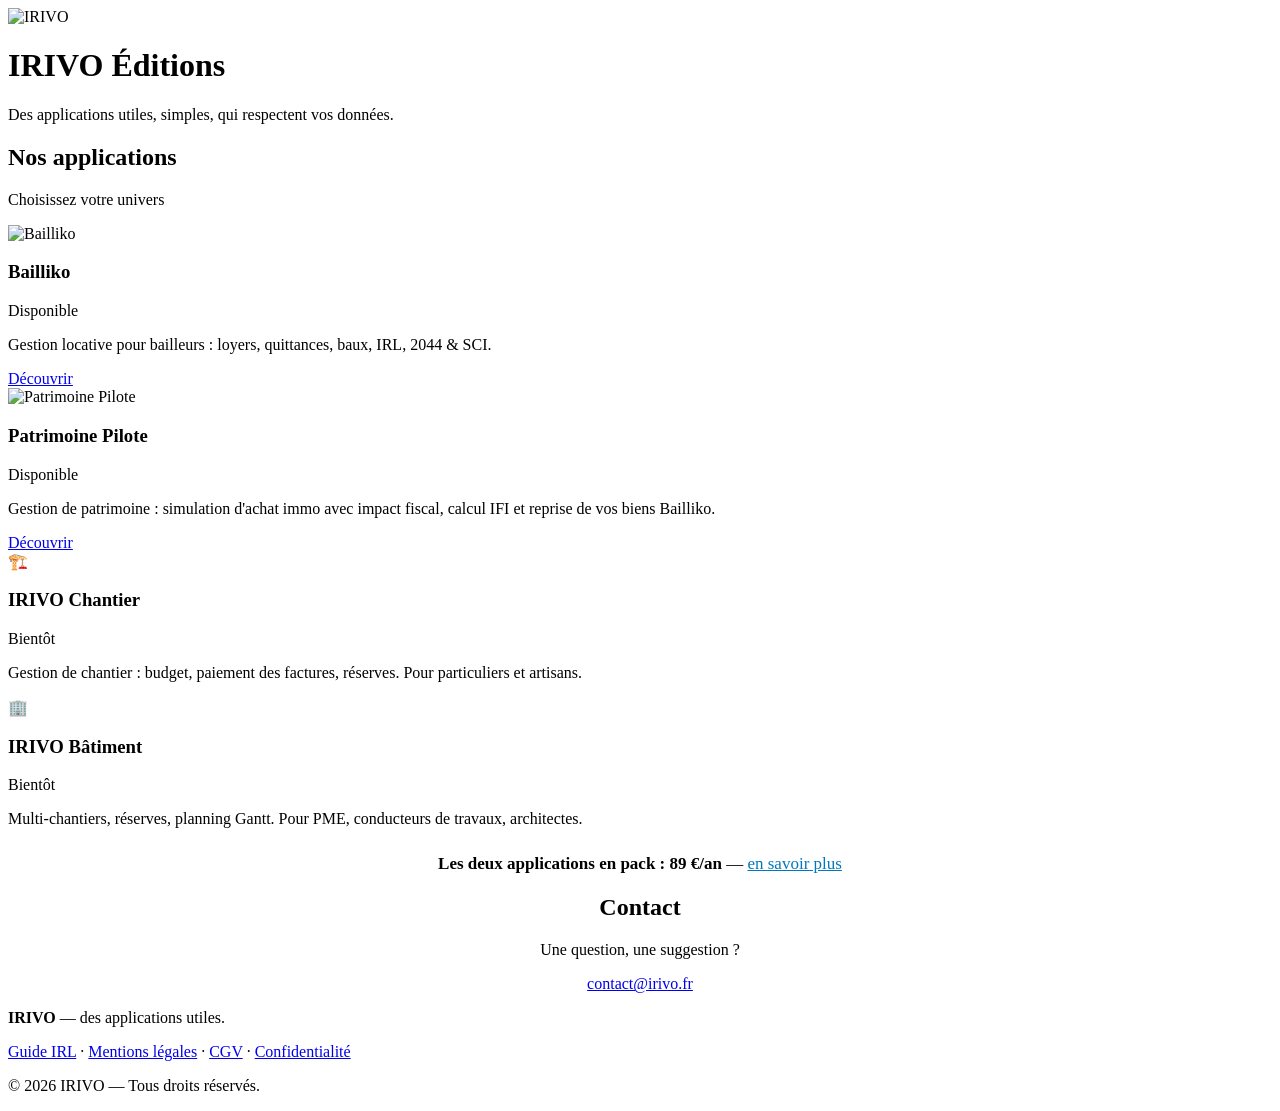
==== index.html @ c2386df0 "Mise à jour IRIVO : index.html" ====
<!DOCTYPE html>
<html lang="fr">
<head>
<meta charset="UTF-8">
<meta name="viewport" content="width=device-width, initial-scale=1.0">
<title>IRIVO Éditions — Applications utiles | Bailliko, Patrimoine Pilote</title>
<meta name="description" content="IRIVO Éditions : des applications simples qui respectent vos données.">
<link rel="stylesheet" href="style.css">
</head>
<body>
<header class="anim">
<div class="wrap">
<span class="badge-logo"><img src="logo-irivo.png" alt="IRIVO"></span>
<h1>IRIVO Éditions</h1>
<p class="accroche">Des applications utiles, simples, qui respectent vos données.</p>
</div>
</header>
<section>
<div class="wrap">
<h2>Nos applications</h2>
<p class="sous">Choisissez votre univers</p>
<div class="grille apps">
<div class="carte carte-app anim"><img class="app-ico-xl" src="bailliko/icone-bailliko.png" alt="Bailliko"><h3>Bailliko</h3><p><span class="badge-dispo">Disponible</span></p><p>Gestion locative pour bailleurs : loyers, quittances, baux, IRL, 2044 &amp; SCI.</p><a class="btn" href="bailliko.html" data-irivopage="bailliko.html">Découvrir</a></div>
<div class="carte carte-app anim"><img class="app-ico-xl" src="icone-patrimoine-pilote.png" alt="Patrimoine Pilote"><h3>Patrimoine Pilote</h3><p><span class="badge-dispo">Disponible</span></p><p>Gestion de patrimoine : simulation d'achat immo avec impact fiscal, calcul IFI et reprise de vos biens Bailliko.</p><a class="btn" href="patrimoine-pilote.html" data-irivopage="patrimoine-pilote.html">Découvrir</a></div>
<div class="carte carte-app futur anim"><div class="ico">🏗️</div><h3>IRIVO Chantier</h3><p><span class="badge-soon">Bientôt</span></p><p>Gestion de chantier : budget, paiement des factures, réserves. Pour particuliers et artisans.</p></div>
<div class="carte carte-app futur anim"><div class="ico">🏢</div><h3>IRIVO Bâtiment</h3><p><span class="badge-soon">Bientôt</span></p><p>Multi-chantiers, réserves, planning Gantt. Pour PME, conducteurs de travaux, architectes.</p></div>
<p style="text-align:center;margin-top:26px;font-size:17px;grid-column:1/-1;"><strong>Les deux applications en pack : 89 €/an</strong> — <a href="patrimoine-pilote.html#tarifs" data-irivopage="commande.html" style="color:#0277bd;">en savoir plus</a></p>
</div>
</div>
</section>
<section class="gris">
<div class="wrap" style="text-align:center">
<h2>Contact</h2>
<p class="sous">Une question, une suggestion ?</p>
<p><a class="btn sombre" href="mailto:contact@irivo.fr">contact@irivo.fr</a></p>
</div>
</section>
<footer>
<div class="wrap">
<p><strong>IRIVO</strong> — des applications utiles.</p>
<p><a href="guide-revision-irl.html">Guide IRL</a> · <a href="mentions-legales.html">Mentions légales</a> · <a href="cgv.html">CGV</a> · <a href="confidentialite.html">Confidentialité</a></p>
<p>© 2026 IRIVO — Tous droits réservés.</p>
</div>
</footer>

</body>
</html>
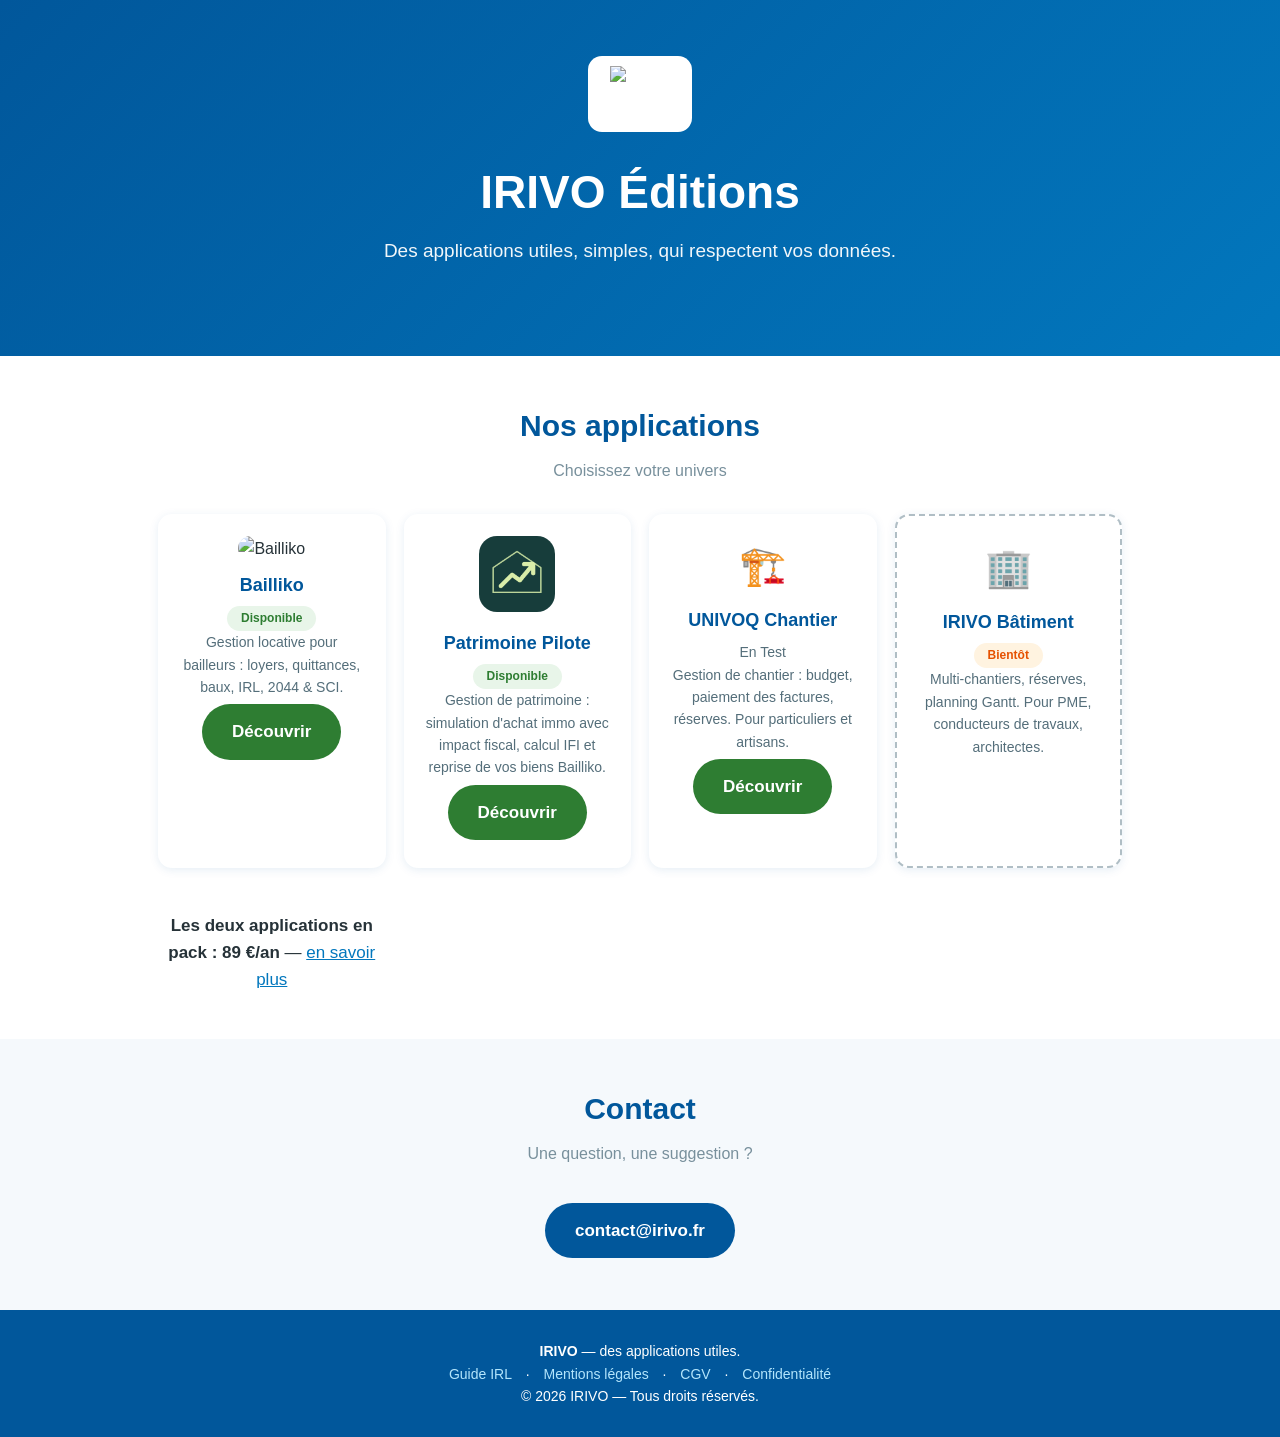
==== commit 7dac2c35: "IRIVO : fichier du site — index.html" ====
--- a/index.html
+++ b/index.html
@@ -4,7 +4,7 @@
 <meta charset="UTF-8">
 <meta name="viewport" content="width=device-width, initial-scale=1.0">
 <title>IRIVO Éditions — Applications utiles | Bailliko, Patrimoine Pilote</title>
-<meta name="description" content="IRIVO Éditions : des applications simples qui respectent vos données.">
+<meta name="description" content="IRIVO Éditions : des applications simples qui respectent vos données. Bailliko (gestion locative) et Patrimoine Pilote (simulation immo, IFI) disponibles.">
 <link rel="stylesheet" href="style.css">
 </head>
 <body>
@@ -20,11 +20,11 @@
 <h2>Nos applications</h2>
 <p class="sous">Choisissez votre univers</p>
 <div class="grille apps">
-<div class="carte carte-app anim"><img class="app-ico-xl" src="bailliko/icone-bailliko.png" alt="Bailliko"><h3>Bailliko</h3><p><span class="badge-dispo">Disponible</span></p><p>Gestion locative pour bailleurs : loyers, quittances, baux, IRL, 2044 &amp; SCI.</p><a class="btn" href="bailliko.html" data-irivopage="bailliko.html">Découvrir</a></div>
-<div class="carte carte-app anim"><img class="app-ico-xl" src="icone-patrimoine-pilote.png" alt="Patrimoine Pilote"><h3>Patrimoine Pilote</h3><p><span class="badge-dispo">Disponible</span></p><p>Gestion de patrimoine : simulation d'achat immo avec impact fiscal, calcul IFI et reprise de vos biens Bailliko.</p><a class="btn" href="patrimoine-pilote.html" data-irivopage="patrimoine-pilote.html">Découvrir</a></div>
-<div class="carte carte-app futur anim"><div class="ico">🏗️</div><h3>IRIVO Chantier</h3><p><span class="badge-soon">Bientôt</span></p><p>Gestion de chantier : budget, paiement des factures, réserves. Pour particuliers et artisans.</p></div>
+<div class="carte carte-app anim"><img class="app-ico-xl" src="bailliko/icone-bailliko.png" alt="Bailliko"><h3>Bailliko</h3><p><span class="badge-dispo">Disponible</span></p><p>Gestion locative pour bailleurs : loyers, quittances, baux, IRL, 2044 &amp; SCI.</p><a class="btn" href="bailliko.html">Découvrir</a></div>
+<div class="carte carte-app anim"><img class="app-ico-xl" src="icone-patrimoine-pilote.png" alt="Patrimoine Pilote"><h3>Patrimoine Pilote</h3><p><span class="badge-dispo">Disponible</span></p><p>Gestion de patrimoine : simulation d'achat immo avec impact fiscal, calcul IFI et reprise de vos biens Bailliko.</p><a class="btn" href="patrimoine-pilote.html">Découvrir</a></div>
+<div class="carte carte-app anim"><div class="ico">🏗️</div><h3>UNIVOQ Chantier</h3><p><span class="badge-test">En Test</span></p><p>Gestion de chantier : budget, paiement des factures, réserves. Pour particuliers et artisans.</p><a class="btn" href="univoq-chantier.html">Découvrir</a></div>
 <div class="carte carte-app futur anim"><div class="ico">🏢</div><h3>IRIVO Bâtiment</h3><p><span class="badge-soon">Bientôt</span></p><p>Multi-chantiers, réserves, planning Gantt. Pour PME, conducteurs de travaux, architectes.</p></div>
-<p style="text-align:center;margin-top:26px;font-size:17px;grid-column:1/-1;"><strong>Les deux applications en pack : 89 €/an</strong> — <a href="patrimoine-pilote.html#tarifs" data-irivopage="commande.html" style="color:#0277bd;">en savoir plus</a></p>
+<p style="text-align:center;margin-top:26px;font-size:17px;"><strong>Les deux applications en pack : 89 €/an</strong> — <a href="patrimoine-pilote.html#tarifs" style="color:#0277bd;">en savoir plus</a></p>
 </div>
 </div>
 </section>
@@ -42,6 +42,5 @@
 <p>© 2026 IRIVO — Tous droits réservés.</p>
 </div>
 </footer>
-
 </body>
-</html>+</html>
--- a/style.css
+++ b/style.css
@@ -0,0 +1,54 @@
+:root{--bleu:#0277bd;--bleu-fonce:#01579b;--vert:#2e7d32;--fond:#f5f9fc;--texte:#263238;--gris:#78909c}
+*{box-sizing:border-box;margin:0;padding:0}
+body{font-family:'Segoe UI',Roboto,Arial,sans-serif;color:var(--texte);background:#fff;line-height:1.6}
+.wrap{max-width:1000px;margin:0 auto;padding:0 18px}
+header{background:linear-gradient(135deg,var(--bleu-fonce),var(--bleu));color:#fff;padding:56px 0 64px;text-align:center}
+header .logo{font-size:20px;opacity:.9;letter-spacing:2px}
+header h1{font-size:46px;margin:10px 0 6px}
+header p.accroche{font-size:19px;opacity:.95;max-width:640px;margin:0 auto 26px}
+.btn{display:inline-block;background:var(--vert);color:#fff!important;text-decoration:none;font-weight:bold;padding:14px 30px;border-radius:30px;margin:6px;font-size:17px;cursor:pointer}
+.btn.second{background:#fff;color:var(--bleu-fonce)!important;border:2px solid #fff}
+.btn.sombre{background:var(--bleu-fonce)}
+section{padding:46px 0}
+section.gris{background:var(--fond)}
+h2{text-align:center;font-size:30px;margin-bottom:8px;color:var(--bleu-fonce)}
+p.sous{text-align:center;color:var(--gris);margin-bottom:30px}
+.grille{display:grid;grid-template-columns:repeat(auto-fit,minmax(220px,1fr));gap:18px}
+.carte{background:#fff;border-radius:14px;padding:22px;box-shadow:0 2px 10px rgba(1,87,155,.1);text-align:center}
+.carte .ico{font-size:38px}
+.carte h3{margin:10px 0 6px;font-size:18px;color:var(--bleu-fonce)}
+.carte p{font-size:14px;color:#546e7a}
+.tarifs{display:grid;grid-template-columns:repeat(auto-fit,minmax(240px,1fr));gap:18px;align-items:stretch}
+.tarif{background:#fff;border:2px solid #e1f5fe;border-radius:14px;padding:28px 22px;text-align:center;position:relative}
+.tarif.top{border-color:var(--vert);box-shadow:0 4px 18px rgba(46,125,50,.2)}
+.tarif .etiquette{position:absolute;top:-14px;left:50%;transform:translateX(-50%);background:var(--vert);color:#fff;font-size:12px;font-weight:bold;padding:3px 14px;border-radius:12px;white-space:nowrap}
+.tarif h3{color:var(--bleu-fonce);font-size:20px}
+.tarif .prix{font-size:38px;font-weight:bold;margin:10px 0 2px}
+.tarif .prix span{font-size:15px;color:var(--gris);font-weight:normal}
+.tarif ul{list-style:none;margin:16px 0;font-size:14px}
+.tarif li{padding:5px 0}
+.faq details{background:#fff;border-radius:10px;padding:14px 18px;margin-bottom:10px;box-shadow:0 1px 5px rgba(1,87,155,.08)}
+.faq summary{font-weight:bold;cursor:pointer;color:var(--bleu-fonce)}
+footer{background:var(--bleu-fonce);color:#fff;padding:30px 0;text-align:center;font-size:14px}
+footer a{color:#b3e5fc;margin:0 10px;text-decoration:none}
+footer a:hover{text-decoration:underline}
+.legal{max-width:800px;margin:0 auto;padding:36px 18px}
+.legal h1{color:var(--bleu-fonce);margin-bottom:6px}
+.legal h2{text-align:left;font-size:21px;margin:26px 0 8px}
+.legal p,.legal li{margin-bottom:8px}
+.legal .maj{color:var(--gris);font-size:14px}
+.badge-play{display:inline-block;border:2px solid #fff;border-radius:10px;padding:10px 22px;margin-top:14px;font-size:15px;opacity:.95}
+@media(max-width:600px){header h1{font-size:34px}.tarif .prix{font-size:32px}}
+.badge-logo{background:#fff;border-radius:14px;padding:10px 22px;display:inline-block;margin-bottom:14px}
+.badge-logo img{height:56px;display:block}
+.badge-logo.mini{padding:6px 14px}.badge-logo.mini img{height:38px}
+.app-ico{height:60px;vertical-align:-13px;border-radius:14px;margin-right:8px}
+.anim{animation:fondu .8s ease both}
+@keyframes fondu{from{opacity:0;transform:translateY(14px)}to{opacity:1;transform:none}}
+.carte-app{transition:transform .25s,box-shadow .25s}
+.carte-app:hover{transform:translateY(-6px);box-shadow:0 10px 24px rgba(1,87,155,.2)}
+.carte-app.futur{border:2px dashed #b0bec5}
+.app-ico-xl{width:76px;height:76px;border-radius:18px}
+.badge-dispo{display:inline-block;background:#E8F5E9;color:#2E7D32;font-size:12px;font-weight:bold;padding:3px 14px;border-radius:20px}
+.badge-soon{display:inline-block;background:#FFF3E0;color:#E65100;font-size:12px;font-weight:bold;padding:3px 14px;border-radius:20px}
+nav a:hover{text-decoration:underline}
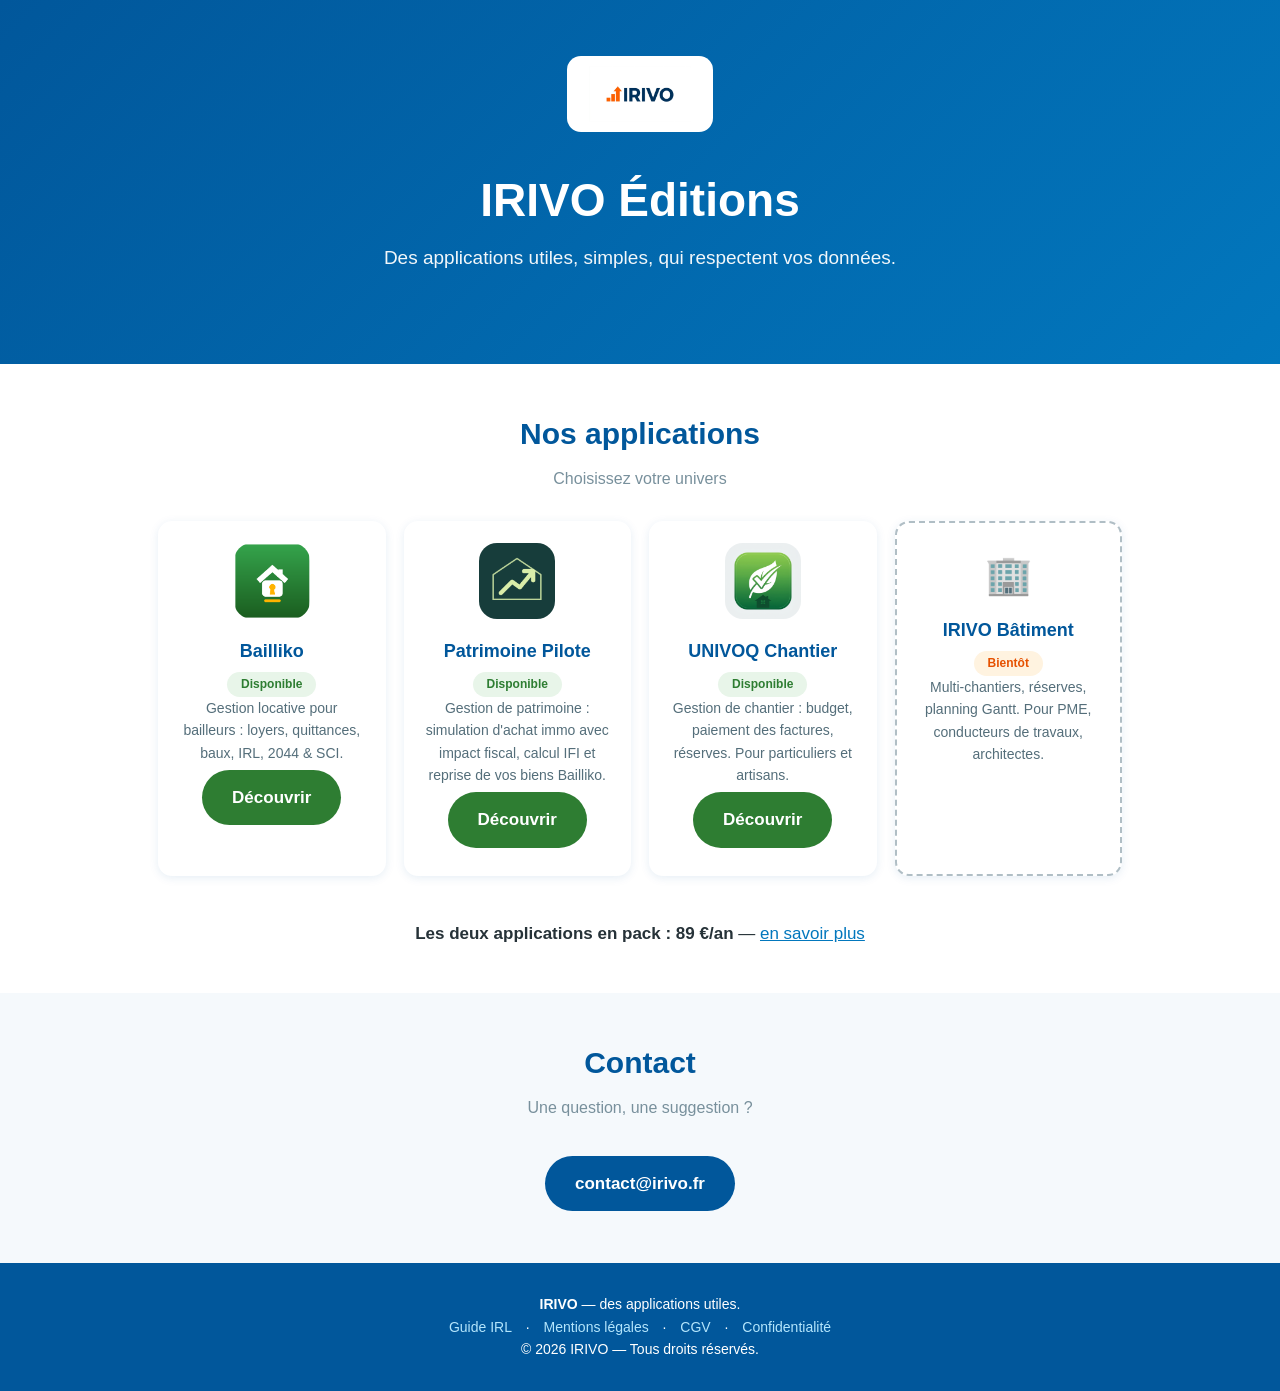
==== commit 88b8e258: "IRIVO : index.html (mise à jour depuis irivo.fr)" ====
--- a/index.html
+++ b/index.html
@@ -3,8 +3,8 @@
 <head>
 <meta charset="UTF-8">
 <meta name="viewport" content="width=device-width, initial-scale=1.0">
-<title>IRIVO Éditions — Applications utiles | Bailliko, Patrimoine Pilote</title>
-<meta name="description" content="IRIVO Éditions : des applications simples qui respectent vos données. Bailliko (gestion locative) et Patrimoine Pilote (simulation immo, IFI) disponibles.">
+<title>IRIVO Éditions — Applications utiles | Bailliko, Patrimoine Pilote, UNIVOQ Chantier</title>
+<meta name="description" content="IRIVO Éditions : des applications simples qui respectent vos données.">
 <link rel="stylesheet" href="style.css">
 </head>
 <body>
@@ -20,11 +20,11 @@
 <h2>Nos applications</h2>
 <p class="sous">Choisissez votre univers</p>
 <div class="grille apps">
-<div class="carte carte-app anim"><img class="app-ico-xl" src="bailliko/icone-bailliko.png" alt="Bailliko"><h3>Bailliko</h3><p><span class="badge-dispo">Disponible</span></p><p>Gestion locative pour bailleurs : loyers, quittances, baux, IRL, 2044 &amp; SCI.</p><a class="btn" href="bailliko.html">Découvrir</a></div>
-<div class="carte carte-app anim"><img class="app-ico-xl" src="icone-patrimoine-pilote.png" alt="Patrimoine Pilote"><h3>Patrimoine Pilote</h3><p><span class="badge-dispo">Disponible</span></p><p>Gestion de patrimoine : simulation d'achat immo avec impact fiscal, calcul IFI et reprise de vos biens Bailliko.</p><a class="btn" href="patrimoine-pilote.html">Découvrir</a></div>
-<div class="carte carte-app anim"><div class="ico">🏗️</div><h3>UNIVOQ Chantier</h3><p><span class="badge-test">En Test</span></p><p>Gestion de chantier : budget, paiement des factures, réserves. Pour particuliers et artisans.</p><a class="btn" href="univoq-chantier.html">Découvrir</a></div>
+<div class="carte carte-app anim"><img class="app-ico-xl" src="bailliko/icone-bailliko.png" alt="Bailliko"><h3>Bailliko</h3><p><span class="badge-dispo">Disponible</span></p><p>Gestion locative pour bailleurs : loyers, quittances, baux, IRL, 2044 &amp; SCI.</p><a class="btn" href="bailliko.html" data-irivopage="bailliko.html">Découvrir</a></div>
+<div class="carte carte-app anim"><img class="app-ico-xl" src="icone-patrimoine-pilote.png" alt="Patrimoine Pilote"><h3>Patrimoine Pilote</h3><p><span class="badge-dispo">Disponible</span></p><p>Gestion de patrimoine : simulation d'achat immo avec impact fiscal, calcul IFI et reprise de vos biens Bailliko.</p><a class="btn" href="patrimoine-pilote.html" data-irivopage="patrimoine-pilote.html">Découvrir</a></div>
+<div class="carte carte-app anim"><img class="app-ico-xl" src="icone-univoq-chantier.png" alt="UNIVOQ Chantier"><h3>UNIVOQ Chantier</h3><p><span class="badge-dispo">Disponible</span></p><p>Gestion de chantier : budget, paiement des factures, réserves. Pour particuliers et artisans.</p><a class="btn" href="univoq-chantier.html" data-irivopage="univoq-chantier.html">Découvrir</a></div>
 <div class="carte carte-app futur anim"><div class="ico">🏢</div><h3>IRIVO Bâtiment</h3><p><span class="badge-soon">Bientôt</span></p><p>Multi-chantiers, réserves, planning Gantt. Pour PME, conducteurs de travaux, architectes.</p></div>
-<p style="text-align:center;margin-top:26px;font-size:17px;"><strong>Les deux applications en pack : 89 €/an</strong> — <a href="patrimoine-pilote.html#tarifs" style="color:#0277bd;">en savoir plus</a></p>
+<p style="text-align:center;margin-top:26px;font-size:17px;grid-column:1/-1;"><strong>Les deux applications en pack : 89 €/an</strong> — <a href="patrimoine-pilote.html#tarifs" data-irivopage="commande.html" style="color:#0277bd;">en savoir plus</a></p>
 </div>
 </div>
 </section>
@@ -42,5 +42,6 @@
 <p>© 2026 IRIVO — Tous droits réservés.</p>
 </div>
 </footer>
+
 </body>
-</html>
+</html>
--- a/style.css
+++ b/style.css
@@ -6,7 +6,7 @@
 header .logo{font-size:20px;opacity:.9;letter-spacing:2px}
 header h1{font-size:46px;margin:10px 0 6px}
 header p.accroche{font-size:19px;opacity:.95;max-width:640px;margin:0 auto 26px}
-.btn{display:inline-block;background:var(--vert);color:#fff!important;text-decoration:none;font-weight:bold;padding:14px 30px;border-radius:30px;margin:6px;font-size:17px;cursor:pointer}
+.btn{display:inline-block;background:var(--vert);color:#fff!important;text-decoration:none;font-weight:bold;padding:14px 30px;border-radius:30px;margin:6px;font-size:17px}
 .btn.second{background:#fff;color:var(--bleu-fonce)!important;border:2px solid #fff}
 .btn.sombre{background:var(--bleu-fonce)}
 section{padding:46px 0}
@@ -39,10 +39,12 @@
 .legal .maj{color:var(--gris);font-size:14px}
 .badge-play{display:inline-block;border:2px solid #fff;border-radius:10px;padding:10px 22px;margin-top:14px;font-size:15px;opacity:.95}
 @media(max-width:600px){header h1{font-size:34px}.tarif .prix{font-size:32px}}
+
 .badge-logo{background:#fff;border-radius:14px;padding:10px 22px;display:inline-block;margin-bottom:14px}
 .badge-logo img{height:56px;display:block}
 .badge-logo.mini{padding:6px 14px}.badge-logo.mini img{height:38px}
 .app-ico{height:60px;vertical-align:-13px;border-radius:14px;margin-right:8px}
+
 .anim{animation:fondu .8s ease both}
 @keyframes fondu{from{opacity:0;transform:translateY(14px)}to{opacity:1;transform:none}}
 .carte-app{transition:transform .25s,box-shadow .25s}
@@ -51,4 +53,5 @@
 .app-ico-xl{width:76px;height:76px;border-radius:18px}
 .badge-dispo{display:inline-block;background:#E8F5E9;color:#2E7D32;font-size:12px;font-weight:bold;padding:3px 14px;border-radius:20px}
 .badge-soon{display:inline-block;background:#FFF3E0;color:#E65100;font-size:12px;font-weight:bold;padding:3px 14px;border-radius:20px}
-nav a:hover{text-decoration:underline}+.badge-test{display:inline-block;background:#E1F0F9;color:#01579B;font-size:12px;font-weight:bold;padding:3px 14px;border-radius:20px}
+nav a:hover{text-decoration:underline}
